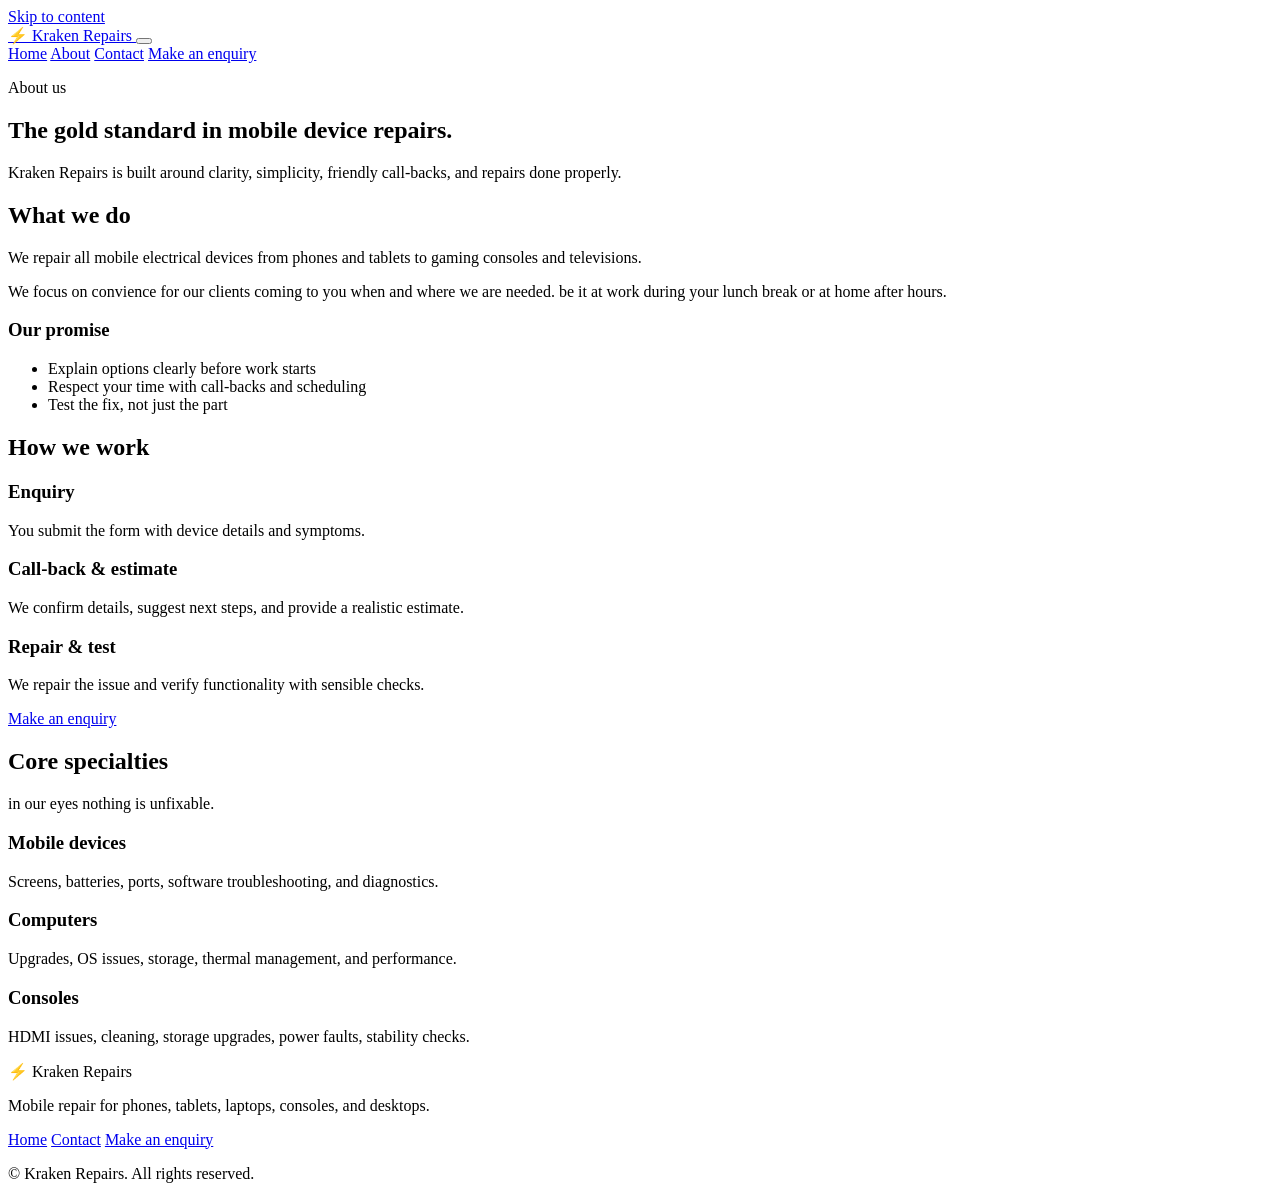
==== about.html @ 947f6c82 "Add files via upload" ====
<!doctype html>
<html lang="en">
<head>
  <meta charset="utf-8" />
  <meta name="viewport" content="width=device-width, initial-scale=1" />
  <title>About — Kraken Repairs</title>
  <meta name="description" content="Learn about Kraken Repairs and our mobile repair approach." />
  <link rel="stylesheet" href="assets/css/styles.css" />
  <script defer src="assets/js/main.js"></script>
</head>

<body class="page is-loading" data-page="about">
  <a class="skip-link" href="#main">Skip to content</a>

  <header class="site-header">
    <div class="container header-inner">
      <a class="brand" href="index.html" data-nav>
        <span class="brand-mark" aria-hidden="true">⚡</span>
        <span class="brand-text">Kraken Repairs</span>
      </a>

      <button class="icon-button nav-toggle" type="button" aria-label="Open menu" aria-expanded="false" data-nav-toggle>
        <span class="icon-button-bars" aria-hidden="true"></span>
      </button>

      <nav class="nav" aria-label="Primary navigation" data-nav-menu>
        <a class="nav-link" href="index.html" data-nav>Home</a>
        <a class="nav-link is-active" href="about.html" data-nav>About</a>
        <a class="nav-link" href="contact.html" data-nav>Contact</a>
        <a class="nav-cta" href="contact.html#enquiry" data-nav>Make an enquiry</a>
      </nav>
    </div>
  </header>

  <main id="main">
    <section class="hero hero-small">
      <div class="bg-pcb bg-pcb-alt" aria-hidden="true"></div>
      <div class="container">
        <p class="eyebrow">About us</p>
        <h1 class="headline">The gold standard in mobile device repairs.</h1>
        <p class="subhead">
          Kraken Repairs is built around clarity, simplicity, friendly call-backs, and repairs done properly.
        </p>
      </div>
    </section>

    <section class="section section-flow">
      <div class="container two-col">
        <div>
          <div class="surface surface-raised">
            <h2>What we do</h2>
            <p class="muted">
              We repair all mobile electrical devices from phones and tablets to gaming consoles and televisions.
            </p>
            <p class="muted">
              We focus on convience for our clients coming to you when and where we are needed. be it at work during your lunch break or at home after hours.
            </p>

            <div class="callout">
              <h3>Our promise</h3>
              <ul class="checklist">
                <li>Explain options clearly before work starts</li>
                <li>Respect your time with call-backs and scheduling</li>
                <li>Test the fix, not just the part</li>
              </ul>
            </div>
          </div>
        </div>

        <div>
          <div class="surface surface-raised">
            <h2>How we work</h2>

            <div class="timeline">
              <div class="timeline-item">
                <div class="dot" aria-hidden="true"></div>
                <div>
                  <h3>Enquiry</h3>
                  <p class="muted">You submit the form with device details and symptoms.</p>
                </div>
              </div>

              <div class="timeline-item">
                <div class="dot" aria-hidden="true"></div>
                <div>
                  <h3>Call-back & estimate</h3>
                  <p class="muted">We confirm details, suggest next steps, and provide a realistic estimate.</p>
                </div>
              </div>

              <div class="timeline-item">
                <div class="dot" aria-hidden="true"></div>
                <div>
                  <h3>Repair & test</h3>
                  <p class="muted">We repair the issue and verify functionality with sensible checks.</p>
                </div>
              </div>
            </div>

            <div class="center mt-20">
              <a class="button primary" href="contact.html#enquiry" data-nav>
                Make an enquiry
                <span class="button-shine" aria-hidden="true"></span>
              </a>
            </div>
          </div>
        </div>
      </div>
    </section>

    <section class="section section-soft">
      <div class="container">
        <div class="section-head">
          <h2>Core specialties</h2>
          <p class="muted">in our eyes nothing is unfixable.</p>
        </div>

        <div class="grid cards-3">
          <article class="surface card">
            <h3>Mobile devices</h3>
            <p class="muted">Screens, batteries, ports, software troubleshooting, and diagnostics.</p>
          </article>

          <article class="surface card">
            <h3>Computers</h3>
            <p class="muted">Upgrades, OS issues, storage, thermal management, and performance.</p>
          </article>

          <article class="surface card">
            <h3>Consoles</h3>
            <p class="muted">HDMI issues, cleaning, storage upgrades, power faults, stability checks.</p>
          </article>
        </div>
      </div>
    </section>
  </main>

  <footer class="site-footer">
    <div class="container footer-grid">
      <div>
        <div class="brand footer-brand">
          <span class="brand-mark" aria-hidden="true">⚡</span>
          <span class="brand-text">Kraken Repairs</span>
        </div>
        <p class="muted">Mobile repair for phones, tablets, laptops, consoles, and desktops.</p>
      </div>

      <div class="footer-links">
        <a href="index.html" data-nav>Home</a>
        <a href="contact.html" data-nav>Contact</a>
        <a href="contact.html#enquiry" data-nav>Make an enquiry</a>
      </div>

      <div class="footer-meta">
        <p class="mini muted">© <span data-year></span> Kraken Repairs. All rights reserved.</p>
      </div>
    </div>
  </footer>
</body>
</html>
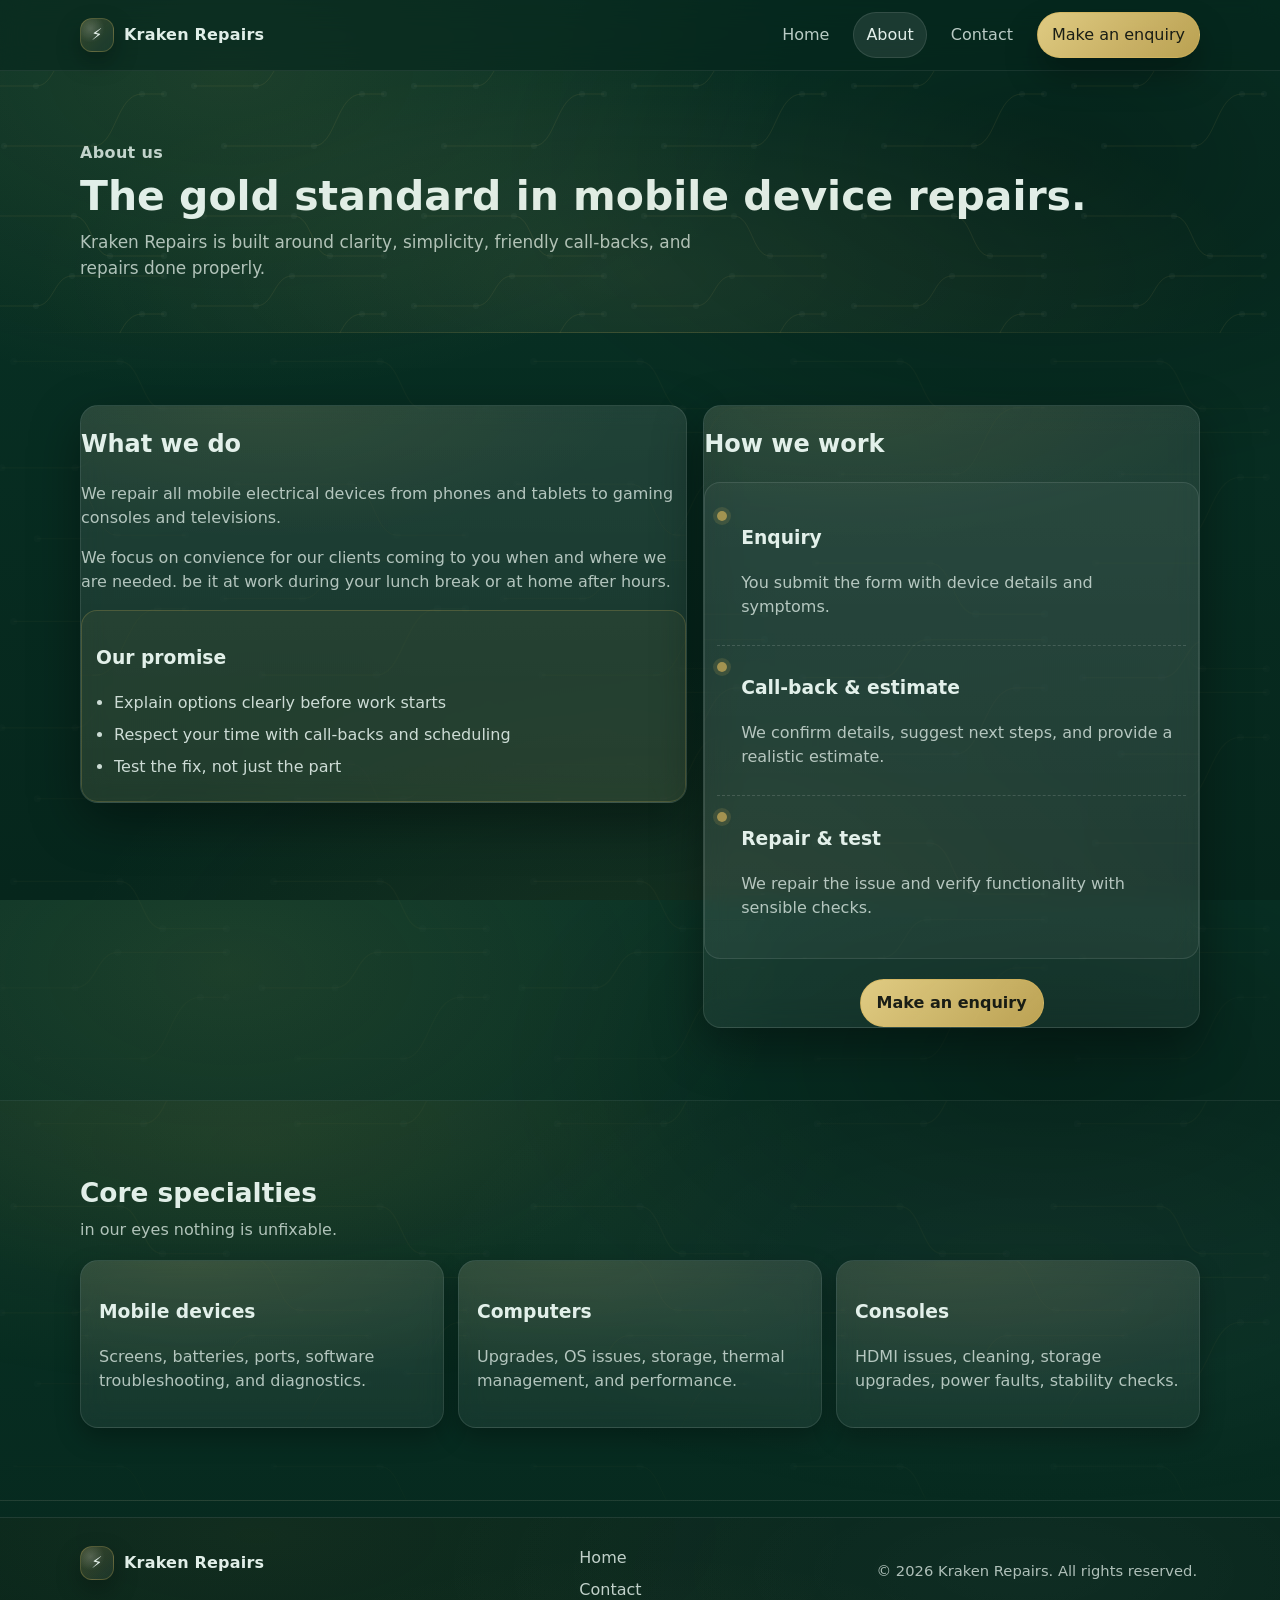
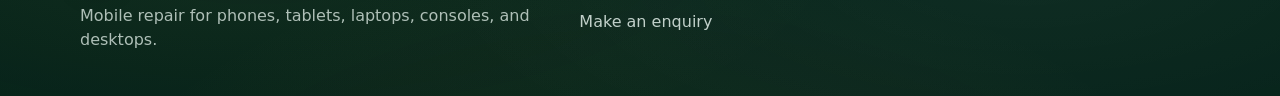
==== commit 6fca3d43: "Add files via upload" ====
--- a/about.html
+++ b/about.html
@@ -5,8 +5,8 @@
   <meta name="viewport" content="width=device-width, initial-scale=1" />
   <title>About — Kraken Repairs</title>
   <meta name="description" content="Learn about Kraken Repairs and our mobile repair approach." />
-  <link rel="stylesheet" href="assets/css/styles.css" />
-  <script defer src="assets/js/main.js"></script>
+  <link rel="stylesheet" href="assets/CSS/styles.css" />
+  <script defer src="assets/JS/main.js"></script>
 </head>
 
 <body class="page is-loading" data-page="about">
--- a/assets/CSS/styles.css
+++ b/assets/CSS/styles.css
@@ -0,0 +1,742 @@
+/* =========================================================
+   Kraken Repairs — PCB Theme (modern green + gold)
+   - Faint trace lines + soft gradients
+   - Gold accents for CTAs and focus rings
+   - Traces on: hero bg, subsections, AND surface cards
+   - Hover/enlarge: HOME + ABOUT only (NOT contact)
+   ========================================================= */
+
+:root{
+  /* PCB palette */
+  --pcb0: #06261c;   /* deep green base */
+  --pcb1: #083326;   /* slightly lighter */
+  --pcb2: #0b3f2f;   /* surface tint */
+  --ink: rgba(243, 255, 250, 0.92);
+  --muted: rgba(243, 255, 250, 0.70);
+
+  /* Gold accent */
+  --gold: #d8b55b;
+  --gold2: #f2d98b;
+
+  /* Lines + shadow */
+  --line: rgba(216, 181, 91, 0.22);
+  --lineSoft: rgba(243, 255, 250, 0.12);
+  --shadow-sm: 0 10px 24px rgba(0,0,0,0.28);
+  --shadow: 0 18px 50px rgba(0,0,0,0.38);
+
+  /* Glass surfaces */
+  --glass: rgba(255,255,255,0.06);
+  --glass-strong: rgba(255,255,255,0.10);
+
+  --r: 18px;
+  --max: 1120px;
+
+  --ease: cubic-bezier(.2,.8,.2,1);
+  --speed: 220ms;
+
+  /* Trace tile (reused in hero + sections + cards) */
+  --trace-tile: url("data:image/svg+xml,%3Csvg xmlns='http://www.w3.org/2000/svg' width='220' height='220'%3E%3Cg fill='none' stroke='%23d8b55b' stroke-opacity='.20' stroke-width='1'%3E%3Cpath d='M20 30H110c18 0 18 40 36 40h54'/%3E%3Cpath d='M40 180H130c22 0 22-52 48-52h22'/%3E%3Cpath d='M10 120h62c18 0 18-30 36-30h92'/%3E%3C/g%3E%3Cg fill='%23f3fffa' fill-opacity='.07'%3E%3Ccircle cx='20' cy='30' r='3'/%3E%3Ccircle cx='110' cy='30' r='3'/%3E%3Ccircle cx='146' cy='70' r='3'/%3E%3Ccircle cx='200' cy='70' r='3'/%3E%3Ccircle cx='40' cy='180' r='3'/%3E%3Ccircle cx='130' cy='180' r='3'/%3E%3Ccircle cx='178' cy='128' r='3'/%3E%3Ccircle cx='200' cy='128' r='3'/%3E%3Ccircle cx='10' cy='120' r='3'/%3E%3Ccircle cx='72' cy='120' r='3'/%3E%3Ccircle cx='108' cy='90' r='3'/%3E%3Ccircle cx='200' cy='90' r='3'/%3E%3C/g%3E%3C/svg%3E");
+}
+
+@media (prefers-reduced-motion: reduce){
+  :root{ --speed: 1ms; }
+  *{
+    animation-duration: 1ms !important;
+    transition-duration: 1ms !important;
+    scroll-behavior: auto !important;
+  }
+}
+
+*{ box-sizing: border-box; }
+html, body{ height: 100%; }
+
+body{
+  margin: 0;
+  font-family: ui-sans-serif, system-ui, -apple-system, Segoe UI, Roboto, Helvetica, Arial, "Apple Color Emoji","Segoe UI Emoji";
+  color: var(--ink);
+  background:
+    radial-gradient(900px 520px at 18% 8%, rgba(216,181,91,0.10), transparent 62%),
+    radial-gradient(900px 520px at 82% 18%, rgba(0,0,0,0.28), transparent 62%),
+    radial-gradient(900px 520px at 50% 110%, rgba(216,181,91,0.08), transparent 65%),
+    linear-gradient(180deg, var(--pcb1), var(--pcb0));
+  line-height: 1.5;
+  overflow-x: hidden;
+}
+
+/* =========================================================
+   PCB background (hero): subtle traces + pads
+   ========================================================= */
+
+.bg-pcb{
+  position:absolute;
+  inset: -40% -20% auto -20%;
+  height: 620px;
+  pointer-events:none;
+  opacity: 0.55;
+  filter: blur(0.2px);
+  background:
+    radial-gradient(closest-side, rgba(216,181,91,0.14), transparent 70%),
+    radial-gradient(closest-side, rgba(255,255,255,0.06), transparent 70%),
+    var(--trace-tile);
+  background-size: auto, auto, 220px 220px;
+  animation: pcbFloat 10s var(--ease) infinite alternate;
+}
+
+.bg-pcb-alt{ opacity: 0.45; }
+.bg-pcb-contact{ opacity: 0.48; }
+
+@keyframes pcbFloat{
+  from{ transform: translateY(-14px); }
+  to{ transform: translateY(10px); }
+}
+
+/* Page transitions */
+.page{
+  opacity: 1;
+  transform: translateY(0);
+  transition: opacity var(--speed) var(--ease), transform var(--speed) var(--ease);
+}
+.page.is-loading{ opacity: 0; transform: translateY(10px); }
+.page.is-leaving{ opacity: 0; transform: translateY(-6px); }
+
+/* Layout */
+.container{
+  width: min(var(--max), calc(100% - 40px));
+  margin-inline: auto;
+}
+.center{ display:flex; justify-content:center; }
+.mt-20{ margin-top: 20px; }
+.section{ padding: 72px 0; }
+
+/* =========================================================
+   Traces on subsections (behind content)
+   ========================================================= */
+
+.section-flow,
+.section-soft{
+  position: relative;
+  isolation: isolate;
+}
+
+.section-flow::before{
+  content:"";
+  position:absolute;
+  left:0; right:0;
+  top:-1px;
+  height: 1px;
+  background: linear-gradient(90deg, transparent, rgba(216,181,91,0.20), transparent);
+  z-index: 0;
+}
+
+.section-flow::after,
+.section-soft::after{
+  content:"";
+  position:absolute;
+  inset: 0;
+  pointer-events:none;
+  z-index: 0;
+  opacity: 0.18;
+  background-image: var(--trace-tile);
+  background-size: 260px 260px;
+  background-position: center;
+  mask-image: radial-gradient(120% 80% at 50% 40%, black 55%, transparent 100%);
+}
+
+.section-soft{
+  background:
+    radial-gradient(1000px 420px at 20% 10%, rgba(216,181,91,0.08), transparent 60%),
+    radial-gradient(1000px 420px at 80% 40%, rgba(255,255,255,0.04), transparent 60%);
+  border-top: 1px solid rgba(255,255,255,0.08);
+  border-bottom: 1px solid rgba(255,255,255,0.08);
+}
+
+/* Ensure section content sits above overlays */
+.section > .container{
+  position: relative;
+  z-index: 1;
+}
+
+.muted{ color: var(--muted); }
+.mini{ font-size: 0.92rem; }
+
+.skip-link{
+  position:absolute;
+  left:-999px;
+  top:10px;
+  padding:10px 12px;
+  background: rgba(0,0,0,0.35);
+  border: 1px solid rgba(216,181,91,0.24);
+  border-radius: 12px;
+  color: var(--ink);
+  z-index: 9999;
+}
+.skip-link:focus{ left: 10px; }
+
+/* Header + nav */
+.site-header{
+  position: sticky;
+  top: 0;
+  z-index: 50;
+  background: rgba(6,38,28,0.62);
+  backdrop-filter: blur(14px);
+  border-bottom: 1px solid rgba(255,255,255,0.08);
+}
+.header-inner{
+  display:flex;
+  align-items:center;
+  justify-content:space-between;
+  min-height: 70px;
+  gap: 12px;
+}
+.brand{
+  display:inline-flex;
+  align-items:center;
+  gap: 10px;
+  text-decoration:none;
+  color: var(--ink);
+  font-weight: 800;
+  letter-spacing: 0.2px;
+}
+.brand-mark{
+  width: 34px;
+  height: 34px;
+  display:grid;
+  place-items:center;
+  border-radius: 12px;
+  border: 1px solid rgba(216,181,91,0.26);
+  background:
+    radial-gradient(14px 14px at 30% 30%, rgba(255,255,255,0.18), rgba(255,255,255,0.0)),
+    linear-gradient(135deg, rgba(216,181,91,0.20), rgba(255,255,255,0.06));
+  box-shadow: var(--shadow-sm);
+}
+
+.nav{
+  display:flex;
+  align-items:center;
+  gap: 12px;
+}
+.nav-link{
+  text-decoration:none;
+  color: rgba(243,255,250,0.76);
+  padding: 10px 12px;
+  border-radius: 999px;
+  transition: background var(--speed) var(--ease), color var(--speed) var(--ease), transform var(--speed) var(--ease);
+}
+.nav-link:hover{
+  color: var(--ink);
+  background: rgba(255,255,255,0.07);
+  transform: translateY(-1px);
+}
+.nav-link.is-active{
+  color: var(--ink);
+  background: rgba(255,255,255,0.09);
+  border: 1px solid rgba(255,255,255,0.10);
+}
+.nav-cta{
+  text-decoration:none;
+  color: rgba(10,16,14,0.92);
+  padding: 10px 14px;
+  border-radius: 999px;
+  border: 1px solid rgba(216,181,91,0.50);
+  background: linear-gradient(135deg, rgba(242,217,139,0.92), rgba(216,181,91,0.86));
+  box-shadow: 0 18px 34px rgba(0,0,0,0.28);
+  transition: transform var(--speed) var(--ease), box-shadow var(--speed) var(--ease);
+}
+.nav-cta:hover{
+  transform: translateY(-1px);
+  box-shadow: 0 22px 44px rgba(0,0,0,0.34);
+}
+
+.icon-button{
+  display:none;
+  background: rgba(255,255,255,0.06);
+  border: 1px solid rgba(255,255,255,0.10);
+  border-radius: 14px;
+  padding: 10px;
+  color: var(--ink);
+}
+.icon-button-bars{
+  display:block;
+  width: 18px;
+  height: 12px;
+  position: relative;
+}
+.icon-button-bars::before,
+.icon-button-bars::after{
+  content:"";
+  position:absolute;
+  left:0; right:0;
+  height: 2px;
+  background: rgba(243,255,250,0.82);
+  border-radius: 999px;
+}
+.icon-button-bars::before{ top: 2px; }
+.icon-button-bars::after{ top: 8px; }
+
+@media (max-width: 860px){
+  .icon-button{ display:inline-flex; align-items:center; justify-content:center; }
+  .nav{
+    position:absolute;
+    top: 70px;
+    left:0; right:0;
+    padding: 14px 20px 18px;
+    flex-direction: column;
+    align-items: stretch;
+    gap: 8px;
+    background: rgba(6,38,28,0.92);
+    border-bottom: 1px solid rgba(255,255,255,0.10);
+    transform-origin: top;
+    transform: translateY(-6px);
+    opacity: 0;
+    pointer-events: none;
+    transition: opacity var(--speed) var(--ease), transform var(--speed) var(--ease);
+  }
+  .nav.is-open{
+    opacity: 1;
+    transform: translateY(0);
+    pointer-events: auto;
+  }
+  .nav-cta{ text-align:center; }
+}
+
+/* Hero */
+.hero{
+  position: relative;
+  padding: 92px 0 42px;
+  overflow: hidden;
+}
+.hero.hero-small{
+  padding: 70px 0 34px;
+}
+.hero-grid{
+  display:grid;
+  grid-template-columns: 1.15fr 0.85fr;
+  gap: 22px;
+  align-items: start;
+}
+@media (max-width: 960px){
+  .hero-grid{ grid-template-columns: 1fr; }
+}
+
+.eyebrow{
+  display:inline-flex;
+  gap: 8px;
+  font-weight: 700;
+  letter-spacing: 0.35px;
+  color: rgba(243,255,250,0.78);
+  margin: 0 0 10px;
+}
+.headline{
+  font-size: clamp(2.1rem, 3.2vw, 3.1rem);
+  line-height: 1.06;
+  margin: 0 0 12px;
+}
+.subhead{
+  margin: 0 0 18px;
+  max-width: 62ch;
+  color: var(--muted);
+  font-size: 1.06rem;
+}
+.hero-actions{
+  display:flex;
+  gap: 12px;
+  flex-wrap: wrap;
+  margin: 18px 0 14px;
+}
+
+.pill-row{
+  display:flex;
+  flex-wrap: wrap;
+  gap: 10px;
+}
+.pill{
+  padding: 9px 12px;
+  border-radius: 999px;
+  border: 1px solid rgba(255,255,255,0.12);
+  background: rgba(255,255,255,0.06);
+  color: rgba(243,255,250,0.78);
+  box-shadow: 0 16px 30px rgba(0,0,0,0.22);
+}
+
+/* =========================================================
+   Surfaces (trace overlay inside each card)
+   ========================================================= */
+
+.surface{
+  position: relative;
+  overflow: hidden;
+  border-radius: var(--r);
+  border: 1px solid rgba(255,255,255,0.10);
+  background: linear-gradient(180deg, var(--glass-strong), var(--glass));
+  box-shadow: var(--shadow-sm);
+  backdrop-filter: blur(12px);
+}
+
+/* Trace overlay INSIDE the card */
+.surface::before{
+  content:"";
+  position:absolute;
+  inset: 0;
+  pointer-events:none;
+  opacity: 0.12;
+  background-image: var(--trace-tile);
+  background-size: 280px 280px;
+  background-position: 40% 35%;
+  mask-image: radial-gradient(120% 90% at 50% 35%, black 45%, transparent 100%);
+  z-index: 0;
+}
+
+/* Gold edge sheen */
+.surface::after{
+  content:"";
+  position:absolute;
+  inset: 0;
+  pointer-events:none;
+  background: radial-gradient(600px 220px at 30% 0%, rgba(216,181,91,0.10), transparent 60%);
+  opacity: 0.9;
+  z-index: 0;
+}
+
+/* Keep content above overlays */
+.surface > *{
+  position: relative;
+  z-index: 1;
+}
+
+.surface-raised{ box-shadow: var(--shadow); }
+
+/* Sections / grids / cards */
+.section-head{ margin-bottom: 18px; }
+.section-head h2{ margin: 0 0 6px; font-size: 1.65rem; }
+.section-head p{ margin: 0; }
+
+.grid{ display:grid; gap: 14px; }
+.cards-3{ grid-template-columns: repeat(3, 1fr); }
+@media (max-width: 960px){
+  .cards-3{ grid-template-columns: 1fr; }
+}
+
+.card{
+  padding: 18px;
+  /* Hover/enlarge handled by page-scoped .surface hover rules below */
+}
+
+.panel-title{ margin: 0 0 10px; font-size: 1.05rem; }
+.panel-footer{ margin-top: 12px; }
+
+.checklist{
+  margin: 0;
+  padding-left: 18px;
+  color: rgba(243,255,250,0.82);
+}
+.checklist li{ margin: 8px 0; }
+
+/* Steps */
+.steps{
+  list-style: none;
+  padding: 0;
+  margin: 18px 0 0;
+  display: grid;
+  gap: 12px;
+}
+.step{
+  display:grid;
+  grid-template-columns: 46px 1fr;
+  gap: 12px;
+  padding: 14px;
+}
+.step-icon{
+  width: 46px;
+  height: 46px;
+  border-radius: 16px;
+  display:grid;
+  place-items:center;
+  font-weight: 860;
+  color: rgba(10,16,14,0.92);
+  background: linear-gradient(135deg, rgba(242,217,139,0.92), rgba(216,181,91,0.86));
+  border: 1px solid rgba(216,181,91,0.55);
+  box-shadow: 0 18px 34px rgba(0,0,0,0.26);
+}
+
+/* Two-column layout */
+.two-col{
+  display:grid;
+  grid-template-columns: 1.1fr 0.9fr;
+  gap: 16px;
+  align-items: start;
+}
+@media (max-width: 960px){
+  .two-col{ grid-template-columns: 1fr; }
+}
+
+/* About callout + timeline */
+.callout{
+  margin-top: 14px;
+  padding: 14px;
+  border-radius: 16px;
+  border: 1px solid rgba(216,181,91,0.22);
+  background: rgba(216,181,91,0.06);
+}
+.timeline{
+  margin-top: 10px;
+  border: 1px solid rgba(255,255,255,0.10);
+  border-radius: 16px;
+  background: rgba(255,255,255,0.04);
+  padding: 12px;
+}
+.timeline-item{
+  display:grid;
+  grid-template-columns: 14px 1fr;
+  gap: 10px;
+  padding: 10px 0;
+}
+.timeline-item + .timeline-item{
+  border-top: 1px dashed rgba(255,255,255,0.14);
+}
+.dot{
+  width: 10px;
+  height: 10px;
+  border-radius: 999px;
+  margin-top: 6px;
+  background: rgba(216,181,91,0.70);
+  box-shadow: 0 0 0 4px rgba(216,181,91,0.14);
+}
+
+/* FAQ */
+.faq{ display:grid; gap: 10px; }
+.faq-item{ overflow: clip; }
+.faq-item summary{
+  cursor:pointer;
+  list-style:none;
+  padding: 14px 16px;
+  font-weight: 740;
+  display:flex;
+  align-items:center;
+  justify-content:space-between;
+}
+.faq-item summary::-webkit-details-marker{ display:none; }
+.faq-item summary::after{
+  content:"＋";
+  font-weight: 900;
+  color: rgba(243,255,250,0.70);
+  transition: transform var(--speed) var(--ease);
+}
+.faq-item[open] summary::after{
+  content:"—";
+  transform: translateY(-1px);
+}
+.faq-panel{
+  padding: 0 16px 14px;
+  animation: fadeDown var(--speed) var(--ease);
+}
+@keyframes fadeDown{
+  from{ opacity: 0; transform: translateY(-6px); }
+  to{ opacity: 1; transform: translateY(0); }
+}
+
+/* Buttons */
+.button{
+  position: relative;
+  display:inline-flex;
+  align-items:center;
+  justify-content:center;
+  gap: 10px;
+  padding: 11px 16px;
+  border-radius: 999px;
+  border: 1px solid rgba(255,255,255,0.14);
+  background: rgba(255,255,255,0.06);
+  color: var(--ink);
+  text-decoration:none;
+  font-weight: 780;
+  transition: transform var(--speed) var(--ease), box-shadow var(--speed) var(--ease), background var(--speed) var(--ease);
+}
+.button:hover{
+  transform: translateY(-1px);
+  box-shadow: 0 22px 44px rgba(0,0,0,0.34);
+  background: rgba(255,255,255,0.08);
+}
+
+.button.primary{
+  border-color: rgba(216,181,91,0.55);
+  background: linear-gradient(135deg, rgba(242,217,139,0.92), rgba(216,181,91,0.86));
+  color: rgba(10,16,14,0.92);
+}
+.button.primary:hover{
+  box-shadow:
+    0 22px 44px rgba(0,0,0,0.34),
+    0 0 0 4px rgba(216,181,91,0.16);
+}
+.button.ghost{
+  background: rgba(255,255,255,0.05);
+}
+
+.button-shine{
+  position:absolute;
+  inset: 0;
+  border-radius: 999px;
+  background: linear-gradient(120deg, transparent, rgba(255,255,255,0.55), transparent);
+  transform: translateX(-60%);
+  opacity: 0;
+  pointer-events:none;
+}
+.button.primary:hover .button-shine{
+  opacity: 1;
+  transform: translateX(60%);
+  transition: transform 560ms var(--ease), opacity 260ms var(--ease);
+}
+
+.text-link{
+  color: rgba(242,217,139,0.95);
+  text-decoration:none;
+  border-bottom: 1px solid rgba(216,181,91,0.40);
+}
+.text-link:hover{ border-bottom-color: rgba(242,217,139,0.75); }
+
+/* Forms */
+.form{
+  margin-top: 10px;
+  padding: 14px;
+  border-radius: var(--r);
+  border: 1px solid rgba(255,255,255,0.10);
+  background: rgba(255,255,255,0.04);
+}
+
+.field-grid{
+  display:grid;
+  grid-template-columns: 1fr 1fr;
+  gap: 12px;
+}
+@media (max-width: 720px){
+  .field-grid{ grid-template-columns: 1fr; }
+}
+.field{ display:grid; gap: 6px; }
+.field-full{ grid-column: 1 / -1; }
+
+label{
+  font-weight: 740;
+  color: rgba(243,255,250,0.78);
+  font-size: 0.95rem;
+}
+
+input, select, textarea{
+  width: 100%;
+  border-radius: 14px;
+  border: 1px solid rgba(255,255,255,0.16);
+  background: rgba(6,38,28,0.45);
+  color: var(--ink);
+  padding: 11px 12px;
+  outline: none;
+  transition: border-color var(--speed) var(--ease), box-shadow var(--speed) var(--ease), background var(--speed) var(--ease);
+}
+input:focus, select:focus, textarea:focus{
+  border-color: rgba(216,181,91,0.55);
+  box-shadow: 0 0 0 4px rgba(216,181,91,0.18);
+  background: rgba(6,38,28,0.58);
+}
+
+.form-actions{
+  margin-top: 12px;
+  display:grid;
+  gap: 8px;
+}
+.form-status{
+  margin-top: 12px;
+  padding: 12px;
+  border-radius: 14px;
+  border: 1px solid rgba(255,255,255,0.12);
+  background: rgba(255,255,255,0.05);
+  color: var(--muted);
+  min-height: 22px;
+}
+.form-status.is-ok{
+  border-color: rgba(216,181,91,0.35);
+  background: rgba(216,181,91,0.10);
+  color: rgba(243,255,250,0.88);
+}
+.form-status.is-bad{
+  border-color: rgba(255, 110, 110, 0.26);
+  background: rgba(255, 110, 110, 0.10);
+  color: rgba(243,255,250,0.88);
+}
+
+.hidden{ display:none !important; }
+
+.mini-steps{
+  margin: 10px 0 0;
+  padding-left: 18px;
+  color: rgba(243,255,250,0.78);
+}
+.hr{
+  border: none;
+  border-top: 1px solid rgba(255,255,255,0.10);
+  margin: 14px 0;
+}
+
+code{
+  font-family: ui-monospace, SFMono-Regular, Menlo, Monaco, Consolas, "Liberation Mono", "Courier New", monospace;
+  font-size: 0.95em;
+  padding: 2px 6px;
+  border-radius: 10px;
+  background: rgba(255,255,255,0.08);
+  border: 1px solid rgba(255,255,255,0.12);
+}
+
+/* Sticky aside */
+.sticky-aside{
+  position: sticky;
+  top: 92px;
+}
+@media (max-width: 960px){
+  .sticky-aside{ position: static; }
+}
+
+/* Footer */
+.site-footer{
+  margin-top: 16px;
+  border-top: 1px solid rgba(255,255,255,0.10);
+  background:
+    radial-gradient(1000px 380px at 20% 10%, rgba(216,181,91,0.06), transparent 60%),
+    radial-gradient(1000px 380px at 80% 30%, rgba(255,255,255,0.04), transparent 60%),
+    rgba(0,0,0,0.12);
+  padding: 28px 0;
+}
+.footer-grid{
+  display:grid;
+  grid-template-columns: 1.2fr 0.7fr 0.8fr;
+  gap: 14px;
+  align-items:start;
+}
+@media (max-width: 960px){
+  .footer-grid{ grid-template-columns: 1fr; }
+}
+.footer-links{
+  display:grid;
+  gap: 8px;
+}
+.footer-links a{
+  color: rgba(243,255,250,0.78);
+  text-decoration:none;
+}
+.footer-links a:hover{ color: var(--ink); }
+.footer-brand{ margin-bottom: 8px; }
+
+/* =========================================================
+   Hover/enlarge effect for ALL subsection surfaces
+   HOME + ABOUT only (NOT contact)
+   ========================================================= */
+
+@media (hover: hover) and (pointer: fine){
+  body[data-page="home"] main .section .surface,
+  body[data-page="about"] main .section .surface{
+    transition:
+      transform var(--speed) var(--ease),
+      box-shadow var(--speed) var(--ease);
+    transform-origin: center;
+  }
+
+  body[data-page="home"] main .section .surface:hover,
+  body[data-page="about"] main .section .surface:hover{
+    transform: translateY(-3px) scale(1.012);
+    box-shadow: 0 28px 62px rgba(0,0,0,0.42);
+  }
+}
